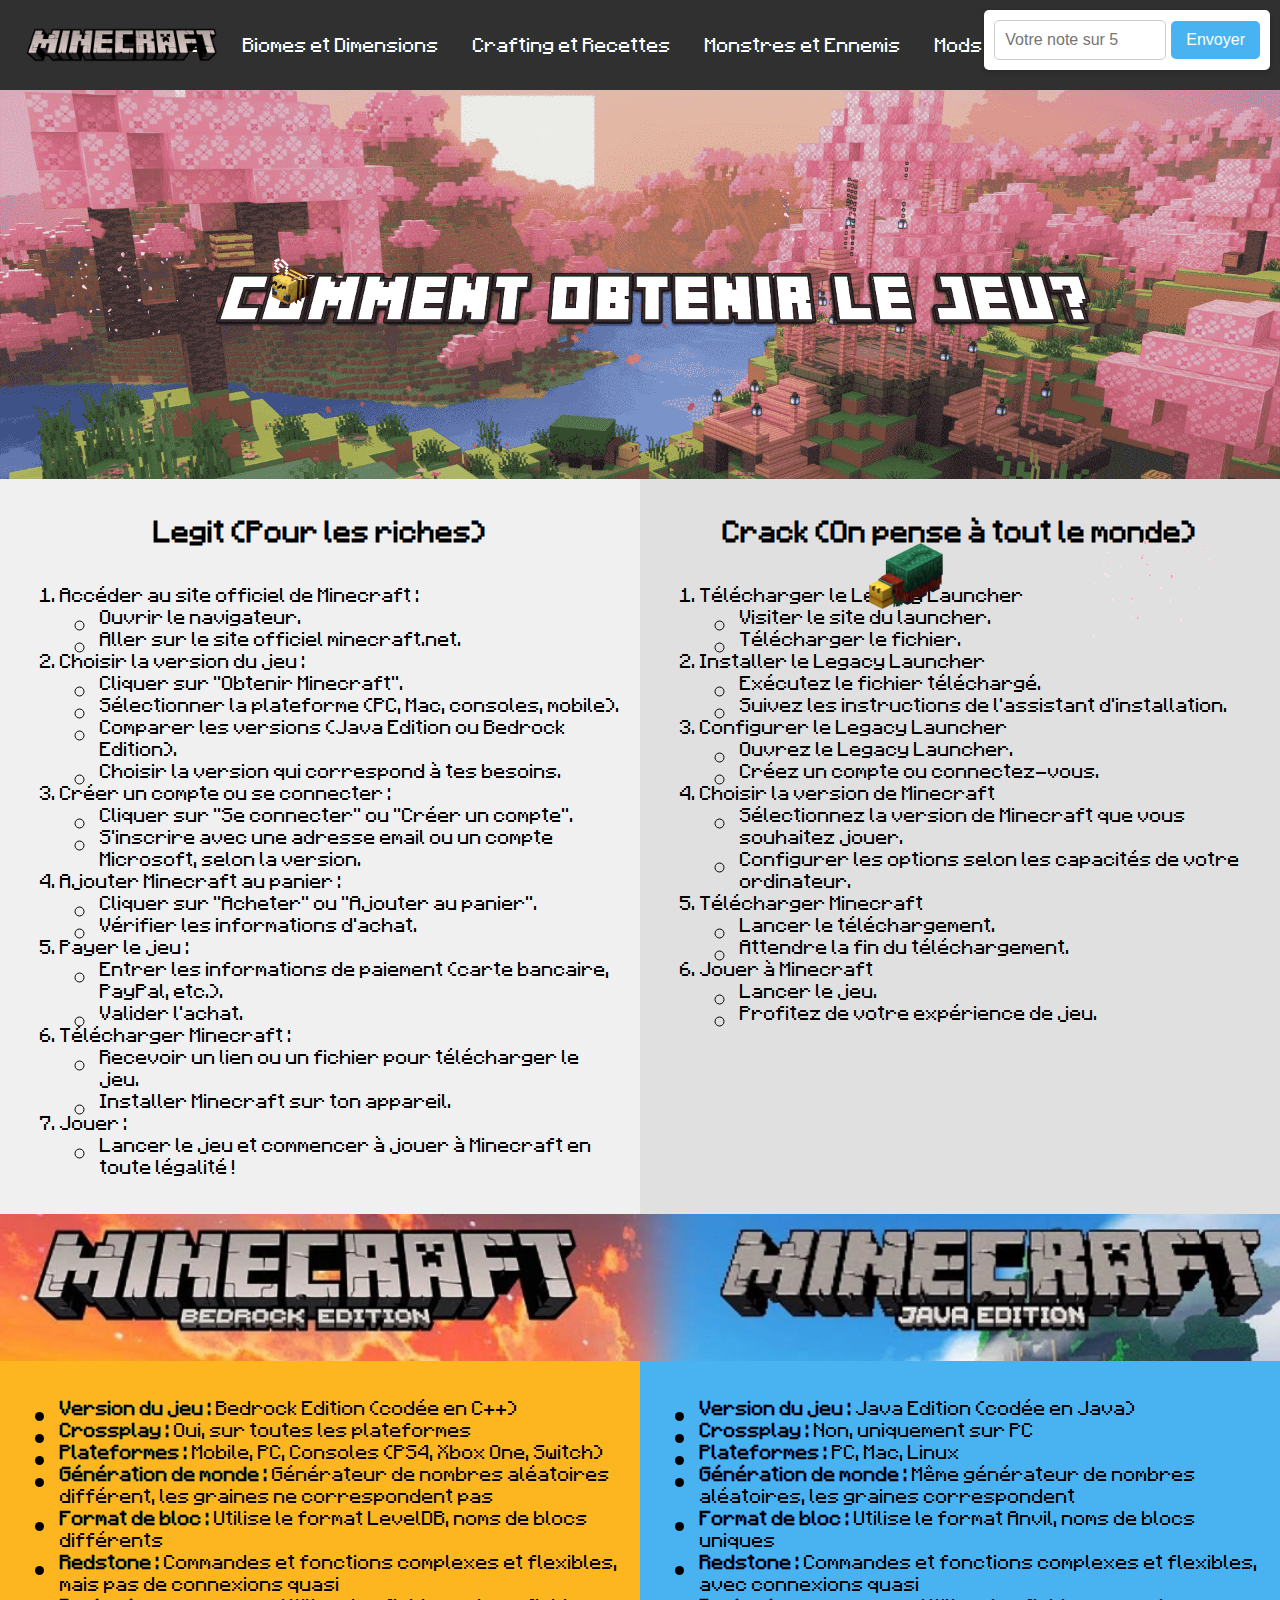
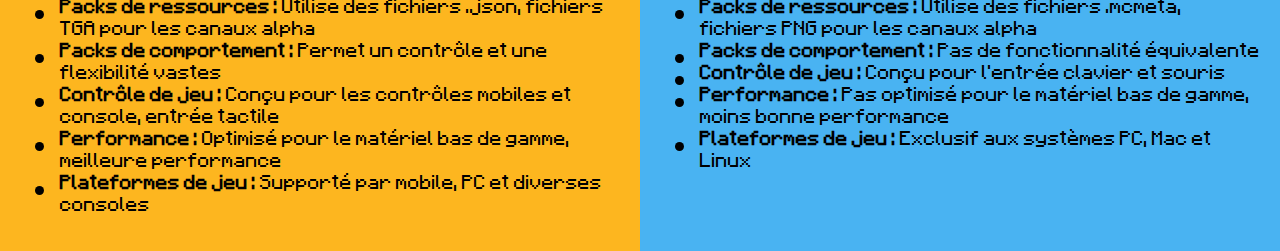
==== index.html @ 6bbc3035 "Update index.html" ====
<!DOCTYPE html>
<html lang="fr">
<head>
    <link href="style.css" rel="stylesheet"> 
    <title>GuideMinecraft</title>
    <meta charset="UTF-8" name="viewport" content="width=device-width, initial-scale=1.0">
</head>
<body>
    <div id="gray-section">
        <img id="logo" src="Images/Minecraft-Logo.png" alt="Logo">
        <ul id="menu">
            <li><a href="index.html">Accueil</a></li>
            <li><a href="page1.html">Biomes et Dimensions</a></li>
            <li><a href="page2.html">Crafting et Recettes</a></li>
            <li><a href="page3.html">Monstres et Ennemis</a></li>
            <li><a href="page4.html">Mods et Ressources</a></li>
        </ul>
    </div>
    <div id="rating-form-container">
        <input type="text" id="rating-input" placeholder="Votre note sur 5" />
        <button id="rating-button">Envoyer</button>
    </div>
    <div>
      <img id="full-width-image" src="Images\fondn1.png">
      <img src="Images\bee-minecraft.gif" id="bee" alt="Minecraft Bee">
      <img src="Images\sniff.gif" id="sniffer" alt="Minecraft Sniffer">
      <img src="Images/sakura-leaves.gif" id="sakura" alt="Sakura Leaves">
      <img src="Images/sakura-leaves.gif" id="sakura1" alt="Sakura Leaves">
      <img src="Images/sakura-leaves.gif" id="sakura2" alt="Sakura Leaves">
    </div>
    <div id="split-container">
      <div id="split-left">
        <h1 id="split-title">Legit (Pour les riches)</h1>
        <ol id="split-text">
          <li>Accéder au site officiel de Minecraft :
              <ul>
                  <li>Ouvrir le navigateur.</li>
                  <li>Aller sur le site officiel minecraft.net.</li>
              </ul>
          </li>
          <li>Choisir la version du jeu :
              <ul>
                  <li>Cliquer sur "Obtenir Minecraft".</li>
                  <li>Sélectionner la plateforme (PC, Mac, consoles, mobile).</li>
                  <li>Comparer les versions (Java Edition ou Bedrock Edition).</li>
                  <li>Choisir la version qui correspond à tes besoins.</li>
              </ul>
          </li>
          <li>Créer un compte ou se connecter :
              <ul>
                  <li>Cliquer sur "Se connecter" ou "Créer un compte".</li>
                  <li>S'inscrire avec une adresse email ou un compte Microsoft, selon la version.</li>
              </ul>
          </li>
          <li>Ajouter Minecraft au panier :
              <ul>
                  <li>Cliquer sur "Acheter" ou "Ajouter au panier".</li>
                  <li>Vérifier les informations d'achat.</li>
              </ul>
          </li>
          <li>Payer le jeu :
              <ul>
                  <li>Entrer les informations de paiement (carte bancaire, PayPal, etc.).</li>
                  <li>Valider l'achat.</li>
              </ul>
          </li>
          <li>Télécharger Minecraft :
              <ul>
                  <li>Recevoir un lien ou un fichier pour télécharger le jeu.</li>
                  <li>Installer Minecraft sur ton appareil.</li>
              </ul>
          </li>
          <li>Jouer :
              <ul>
                  <li>Lancer le jeu et commencer à jouer à Minecraft en toute légalité !</li>
              </ul>
          </li>
      </ol>
      </div>
      <div id="split-right">
        <h1 id="split-title">Crack (On pense à tout le monde)</h1>
        <ol>
          <li>Télécharger le Legacy Launcher
              <ul>
                  <li>Visiter le site du launcher.</li>
                  <li>Télécharger le fichier.</li>
              </ul>
          </li>
          <li>Installer le Legacy Launcher
              <ul>
                  <li>Exécutez le fichier téléchargé.</li>
                  <li>Suivez les instructions de l'assistant d'installation.</li>
              </ul>
          </li>
          <li>Configurer le Legacy Launcher
              <ul>
                  <li>Ouvrez le Legacy Launcher.</li>
                  <li>Créez un compte ou connectez-vous.</li>
              </ul>
          </li>
          <li>Choisir la version de Minecraft
              <ul>
                  <li>Sélectionnez la version de Minecraft que vous souhaitez jouer.</li>
                  <li>Configurer les options selon les capacités de votre ordinateur.</li>
              </ul>
          </li>
          <li>Télécharger Minecraft
              <ul>
                  <li>Lancer le téléchargement.</li>
                  <li>Attendre la fin du téléchargement.</li>
              </ul>
          </li>
          <li>Jouer à Minecraft
              <ul>
                  <li>Lancer le jeu.</li>
                  <li>Profitez de votre expérience de jeu.</li>
              </ul>
          </li>
      </ol>
      </div>
    </div>
    <div>
      <img id = "full-width-image" src="Images/Comparaison Versions.png" alt="Comparaison Versions">
    </div>
    <div id="split-container">
      <div id="split-left2">
        <ul>
          <li><strong>Version du jeu :</strong> Bedrock Edition (codée en C++)</li>
          <li><strong>Crossplay :</strong> Oui, sur toutes les plateformes</li>
          <li><strong>Plateformes :</strong> Mobile, PC, Consoles (PS4, Xbox One, Switch)</li>
          <li><strong>Génération de monde :</strong> Générateur de nombres aléatoires différent, les graines ne correspondent pas</li>
          <li><strong>Format de bloc :</strong> Utilise le format LevelDB, noms de blocs différents</li>
          <li><strong>Redstone :</strong> Commandes et fonctions complexes et flexibles, mais pas de connexions quasi</li>
          <li><strong>Packs de ressources :</strong> Utilise des fichiers .json, fichiers TGA pour les canaux alpha</li>
          <li><strong>Packs de comportement :</strong> Permet un contrôle et une flexibilité vastes</li>
          <li><strong>Contrôle de jeu :</strong> Conçu pour les contrôles mobiles et console, entrée tactile</li>
          <li><strong>Performance :</strong> Optimisé pour le matériel bas de gamme, meilleure performance</li>
          <li><strong>Plateformes de jeu :</strong> Supporté par mobile, PC et diverses consoles</li>
        </ul>
      </div>
      <div id="split-right2">
        <ul>
          <li><strong>Version du jeu :</strong> Java Edition (codée en Java)</li>
          <li><strong>Crossplay :</strong> Non, uniquement sur PC</li>
          <li><strong>Plateformes :</strong> PC, Mac, Linux</li>
          <li><strong>Génération de monde :</strong> Même générateur de nombres aléatoires, les graines correspondent</li>
          <li><strong>Format de bloc :</strong> Utilise le format Anvil, noms de blocs uniques</li>
          <li><strong>Redstone :</strong> Commandes et fonctions complexes et flexibles, avec connexions quasi</li>
          <li><strong>Packs de ressources :</strong> Utilise des fichiers .mcmeta, fichiers PNG pour les canaux alpha</li>
          <li><strong>Packs de comportement :</strong> Pas de fonctionnalité équivalente</li>
          <li><strong>Contrôle de jeu :</strong> Conçu pour l'entrée clavier et souris</li>
          <li><strong>Performance :</strong> Pas optimisé pour le matériel bas de gamme, moins bonne performance</li>
          <li><strong>Plateformes de jeu :</strong> Exclusif aux systèmes PC, Mac et Linux</li>
        </ul>
      </div>
</body>
</html>
---- style.css ----
#full-width-image {
  width: 100%;
  height: auto;
  display: block;
  margin: 0;
  padding: 0;
  box-sizing: border-box;
}

body, html {
  margin: 0;
  padding: 0;
  height: 100%; 
}

#gray-section {
  background-color: #303030;
  height: 10vh;
  width: 100%; 
  display: flex;
  align-items: center;
  justify-content: center;
}

#menu {
  list-style: none;
  padding: 0; 
  margin: 0;
  text-align: center;
}

#menu li {
  display: inline-block; 
  margin-right: 10px; 
  padding: 10px; 
}

#logo {
  height: 12vh;
  display: flex; 
  position: absolute; 
  top: -1%; 
  left: 2%; 
  z-index: 1000; 
}

#menu a {
  color: white;
  text-decoration: none; 
}

@font-face {
  font-family: 'Minecraftia';
  src: url('Fonts/Minecraftia-Regular.ttf') format('truetype'); 
}

body {
  font-family: 'Minecraftia', sans-serif; 
}

#split-container {
  display: flex;
  width: 100%;
  min-height: 50vh; 
}

#split-left {
  width: 50%;
  background-color: #f0f0f0; 
  padding: 20px;
  display: flex;
  flex-direction: column;
  align-items: center;
}

#split-right {
  width: 50%;
  background-color: #e0e0e0; 
  padding: 20px;
  display: flex;
  flex-direction: column;
  align-items: center;
}

#split-title {
  font-size: 24px;
  margin-bottom: 20px;
}

#split-container2 {
  display: flex;
  width: 100%;
  min-height: 50vh; 
}

#split-left2 {
  width: 50%;
  background-color: #fdb61f; 
  padding: 20px;
  display: flex;
  flex-direction: column;
  align-items: center;
}

#split-right2 {
  width: 50%;
  background-color: #49b3f2; 
  padding: 20px;
  display: flex;
  flex-direction: column;
  align-items: center;
}

#split-container3 {
  display: flex;
  width: 100%;
  min-height: 50vh; 
}

#split-left3 {
  width: 50%;
  background-color: white; 
  padding: 20px;
  display: flex;
  flex-direction: column;
  align-items: center;
}

#split-right3 {
  display: flex;
  justify-content: center; 
  align-items: center; 
  flex-direction: column; 
  height: 100%; 
}

#image-container3 {
  display: flex; 
  flex-direction: column; 
  justify-content: center; 
}
#image-container3 img {
  max-width: 700px;
  max-height: 700px; 
  width: auto; 
  height: auto; 
  margin: 10px; 
  border: 2px solid black; 
  border-radius: 5px;
}

#split-text ol {
  font-size: 1.5em;
}

#bee {
  width: 70px;
  height: 70px;
  position: absolute;
  left: 20%; 
  top: 27%; 
  animation: hoverBee 2s ease-in-out infinite;
}

#sniffer {
  width: 90px;
  height: 90px;
  position: absolute;
  left: 71%;
  bottom: 31%; 
  transform: translateX(-50%);
  animation: snifferBob 2s ease-in-out infinite;
}

#sakura {
  width: 130px;
  height: 130px;
  position: absolute;
  right: 30%; 
  top: 20%; 
  animation: sakuraBob 2s ease-in-out infinite;
  z-index: 1000;
}

#sakura1 {
  width: 130px;
  height: 130px;
  position: absolute;
  right: 5%; 
  top: 60%; 
  animation: sakuraBob 2s ease-in-out infinite;
  z-index: 1000;
}

#sakura2 {
  width: 130px;
  height: 130px;
  position: absolute;
  left: 5%; 
  top: 28%; 
  animation: sakuraBob 2s ease-in-out infinite;
  z-index: 1000;
}

#biome {
  display: flex;
  align-items: center;
  margin-bottom: 20px;
}

#biome img{
  width: 250px; 
  height: 150px; 
  object-fit: cover; 
  margin-right: 20px; 
  border: 2px solid #000;
  border-radius: 5px;
}

#biome-description{
  max-width: 600px; 
}
#rating-form-container {
  position: absolute; /* Positionnement absolu */
  top: 10px; /* Distance du haut */
  right: 10px; /* Distance de la droite */
  background-color: white; /* Couleur de fond blanche pour le formulaire */
  padding: 10px; /* Espacement interne */
  border-radius: 5px; /* Coins arrondis */
  box-shadow: 0 2px 5px rgba(0, 0, 0, 0.2); /* Ombre pour le formulaire */
  display: flex; /* Utilise flexbox pour aligner les éléments */
  align-items: center; /* Centre verticalement */
}

#rating-input {
  padding: 10px; /* Espacement interne */
  border: 1px solid #ccc; /* Bordure grise */
  border-radius: 5px; /* Coins arrondis */
  width: 150px; /* Largeur du champ de saisie */
  font-size: 16px; /* Taille de la police */
  transition: border-color 0.3s ease; /* Transition pour la bordure */
  margin-right: 5px; /* Espacement entre l'input et le bouton */
}

#rating-input:focus {
  border-color: #49b3f2; /* Couleur de bordure lors du focus */
  outline: none; /* Supprime l'outline par défaut */
}

#rating-button {
  padding: 10px 15px; /* Espacement interne */
  background-color: #49b3f2; /* Couleur de fond du bouton */
  color: white; /* Couleur du texte */
  border: none; /* Pas de bordure */
  border-radius: 5px; /* Coins arrondis */
  cursor: pointer; /* Curseur en main */
  font-size: 16px; /* Taille de la police */
  transition: background-color 0.3s ease; /* Transition pour la couleur de fond */
}

#rating-button:hover {
  background-color: #368db8; /* Couleur de fond lors du survol */
}
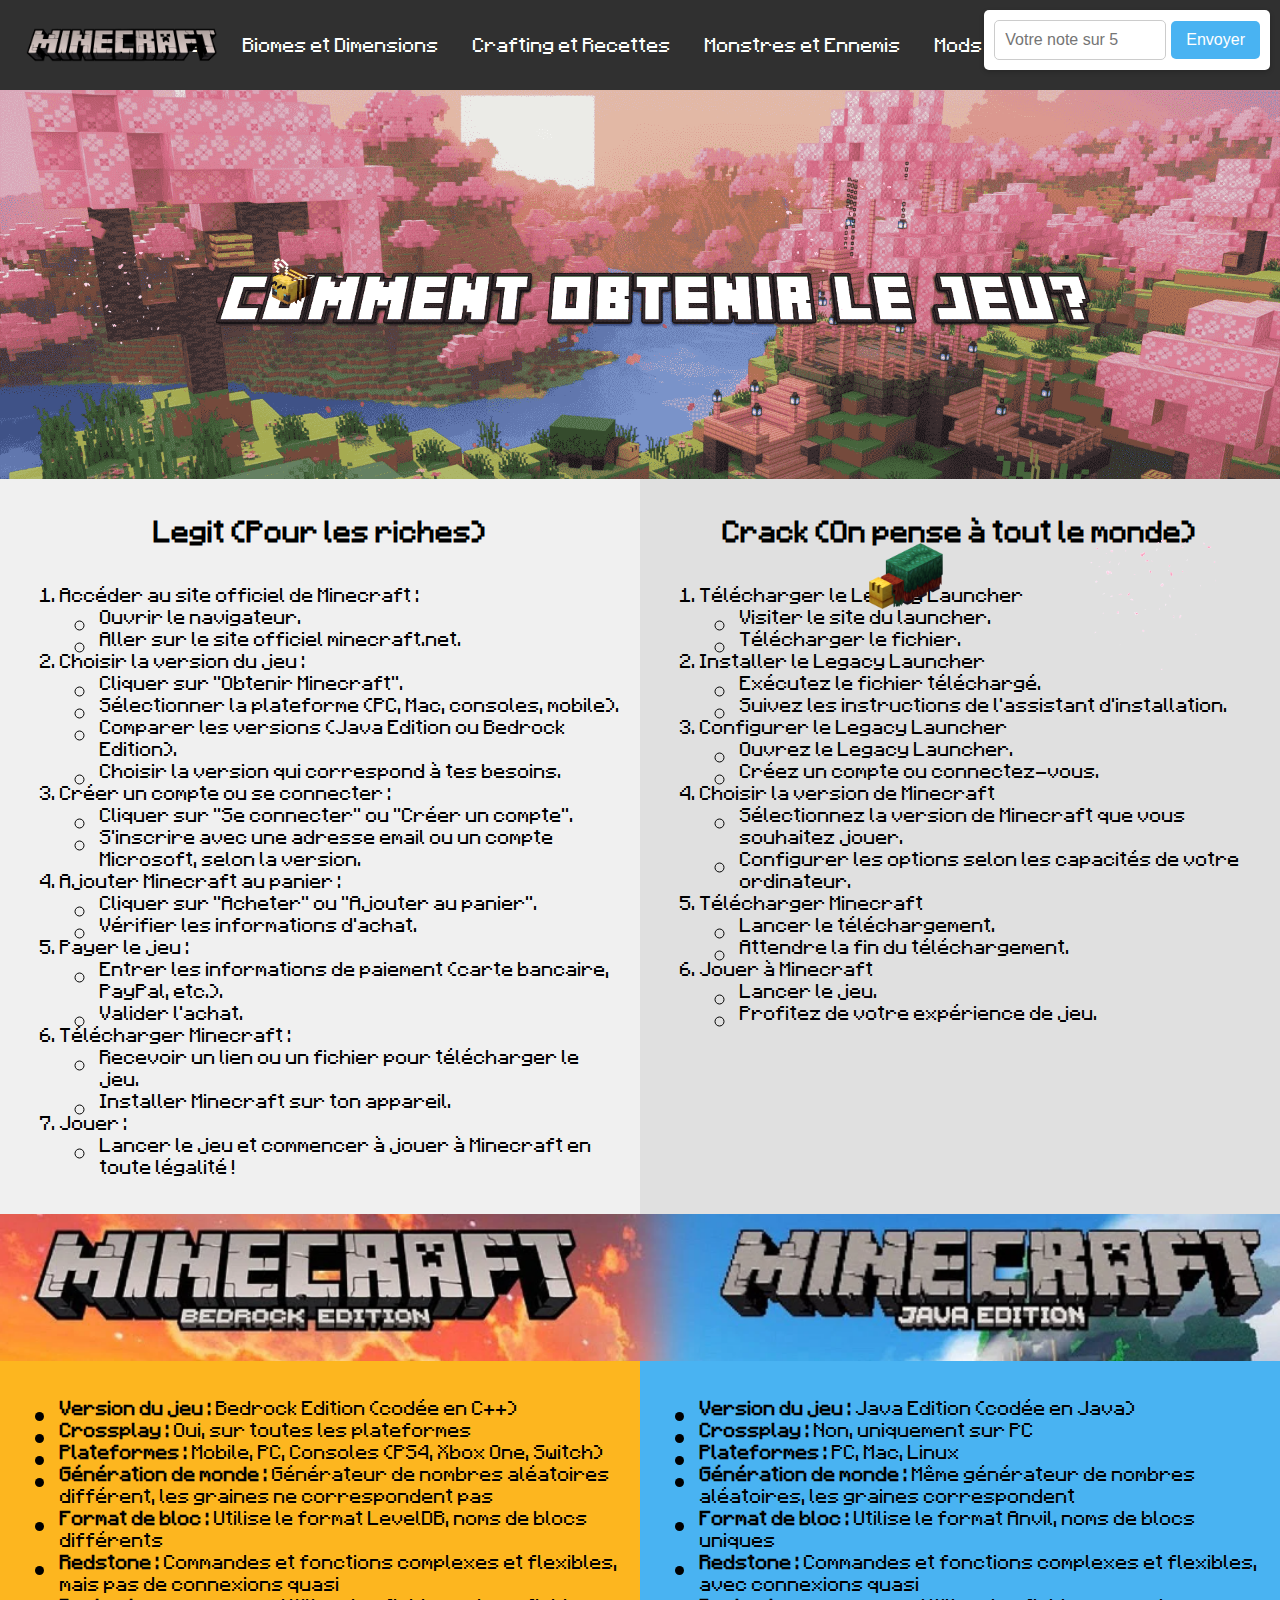
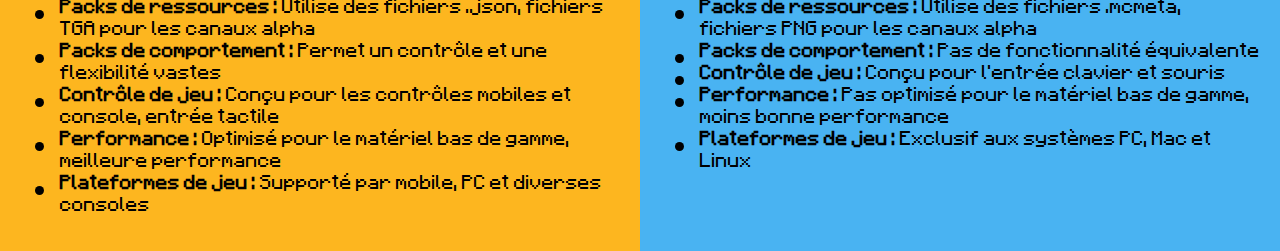
==== commit c519f705: "Update index.html" ====
--- a/index.html
+++ b/index.html
@@ -9,11 +9,11 @@
     <div id="gray-section">
         <img id="logo" src="Images/Minecraft-Logo.png" alt="Logo">
         <ul id="menu">
-            <li><a href="index.html">Accueil</a></li>
-            <li><a href="page1.html">Biomes et Dimensions</a></li>
-            <li><a href="page2.html">Crafting et Recettes</a></li>
-            <li><a href="page3.html">Monstres et Ennemis</a></li>
-            <li><a href="page4.html">Mods et Ressources</a></li>
+            <li><a href="MinecraftGuide/blob/main/index.html">Accueil</a></li>
+            <li><a href="MinecraftGuide/blob/main/page1.html">Biomes et Dimensions</a></li>
+            <li><a href="MinecraftGuide/blob/main/page2.html">Crafting et Recettes</a></li>
+            <li><a href="MinecraftGuide/blob/main/page3.html">Monstres et Ennemis</a></li>
+            <li><a href="MinecraftGuide/blob/main/page4.html">Mods et Ressources</a></li>
         </ul>
     </div>
     <div id="rating-form-container">
--- a/style.css
+++ b/style.css
@@ -222,43 +222,43 @@
   max-width: 600px; 
 }
 #rating-form-container {
-  position: absolute; /* Positionnement absolu */
-  top: 10px; /* Distance du haut */
-  right: 10px; /* Distance de la droite */
-  background-color: white; /* Couleur de fond blanche pour le formulaire */
-  padding: 10px; /* Espacement interne */
-  border-radius: 5px; /* Coins arrondis */
-  box-shadow: 0 2px 5px rgba(0, 0, 0, 0.2); /* Ombre pour le formulaire */
-  display: flex; /* Utilise flexbox pour aligner les éléments */
-  align-items: center; /* Centre verticalement */
+  position: absolute; 
+  top: 10px; 
+  right: 10px;
+  background-color: white;
+  padding: 10px; 
+  border-radius: 5px;
+  box-shadow: 0 2px 5px rgba(0, 0, 0, 0.2);
+  display: flex;
+  align-items: center;
 }
 
 #rating-input {
-  padding: 10px; /* Espacement interne */
-  border: 1px solid #ccc; /* Bordure grise */
-  border-radius: 5px; /* Coins arrondis */
-  width: 150px; /* Largeur du champ de saisie */
-  font-size: 16px; /* Taille de la police */
-  transition: border-color 0.3s ease; /* Transition pour la bordure */
-  margin-right: 5px; /* Espacement entre l'input et le bouton */
+  padding: 10px; 
+  border: 1px solid #ccc; 
+  border-radius: 5px; 
+  width: 150px; 
+  font-size: 16px; 
+  transition: border-color 0.3s ease; 
+  margin-right: 5px;
 }
 
 #rating-input:focus {
-  border-color: #49b3f2; /* Couleur de bordure lors du focus */
-  outline: none; /* Supprime l'outline par défaut */
+  border-color: #49b3f2; 
+  outline: none;
 }
 
 #rating-button {
-  padding: 10px 15px; /* Espacement interne */
-  background-color: #49b3f2; /* Couleur de fond du bouton */
-  color: white; /* Couleur du texte */
-  border: none; /* Pas de bordure */
-  border-radius: 5px; /* Coins arrondis */
-  cursor: pointer; /* Curseur en main */
-  font-size: 16px; /* Taille de la police */
-  transition: background-color 0.3s ease; /* Transition pour la couleur de fond */
+  padding: 10px 15px;
+  background-color: #49b3f2; 
+  color: white;
+  border: none; 
+  border-radius: 5px; 
+  cursor: pointer; 
+  font-size: 16px;
+  transition: background-color 0.3s ease;
 }
 
 #rating-button:hover {
-  background-color: #368db8; /* Couleur de fond lors du survol */
-}+  background-color: #368db8;
+}
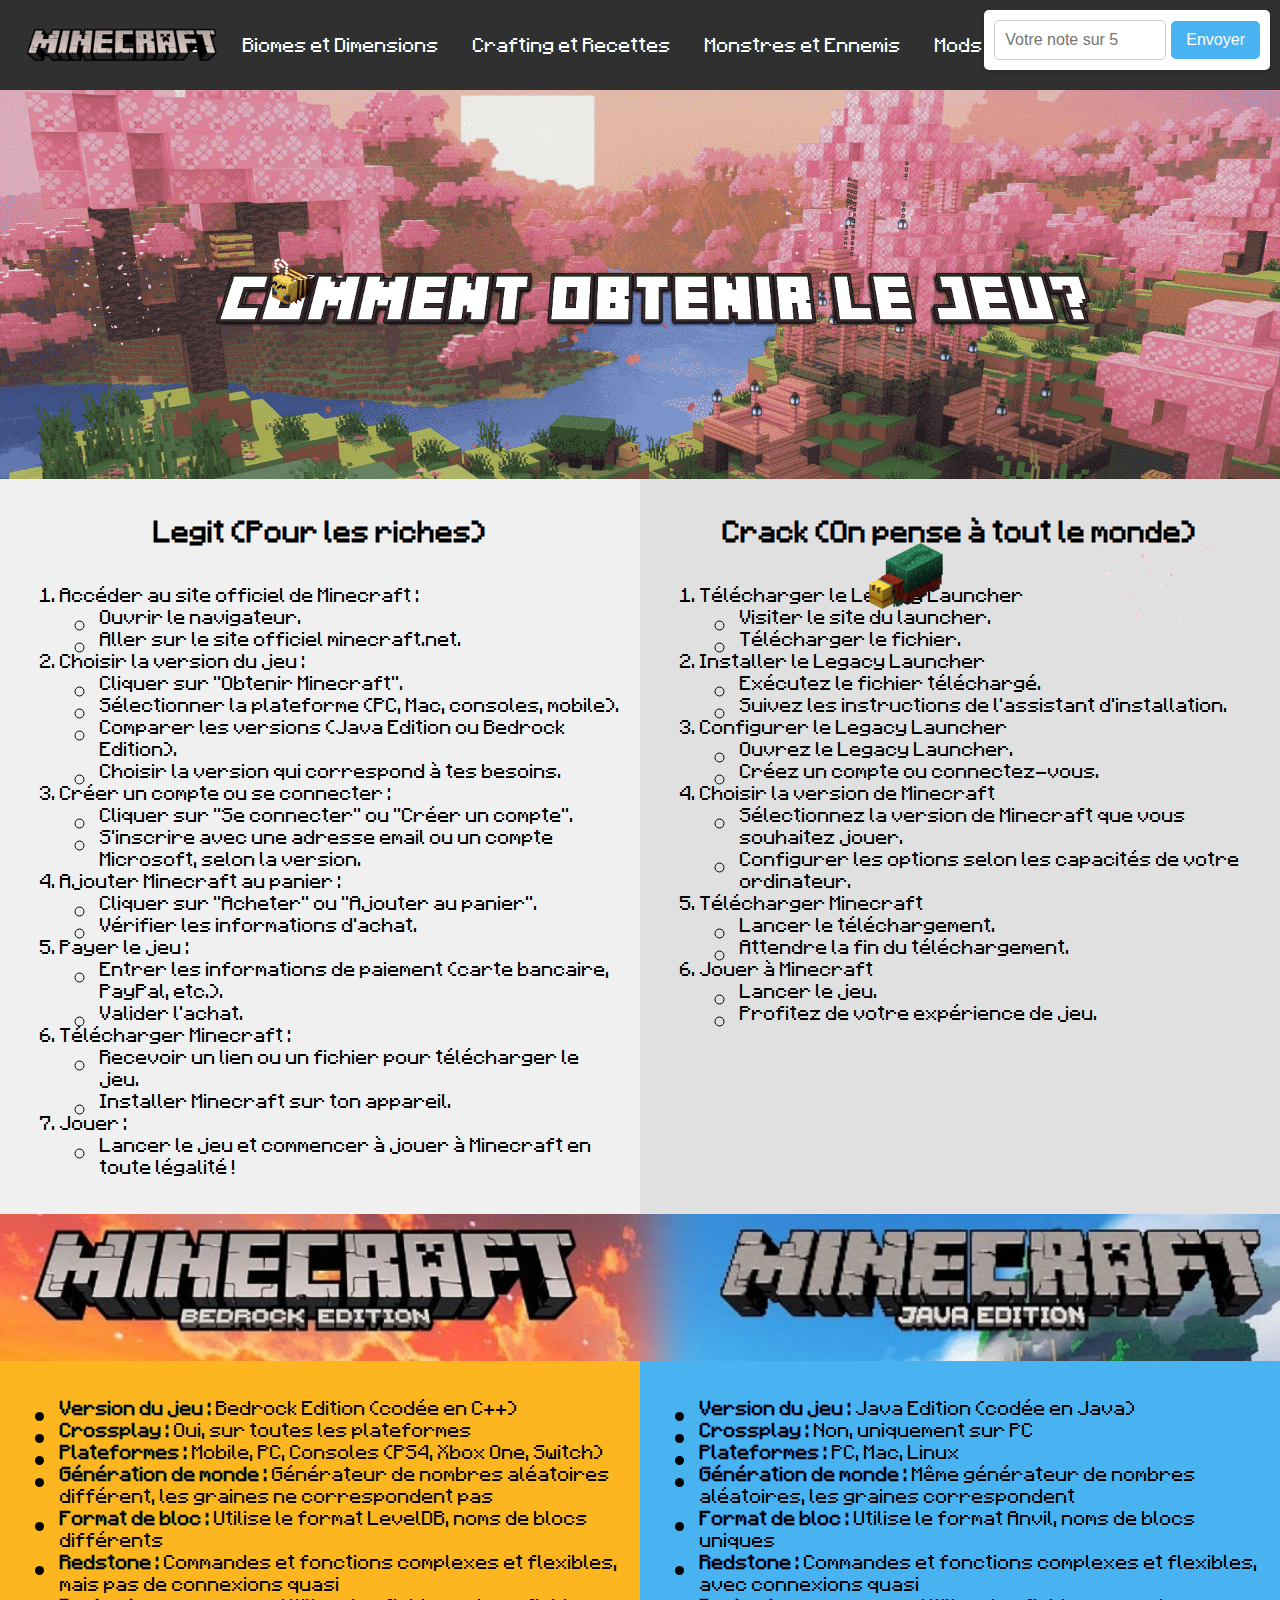
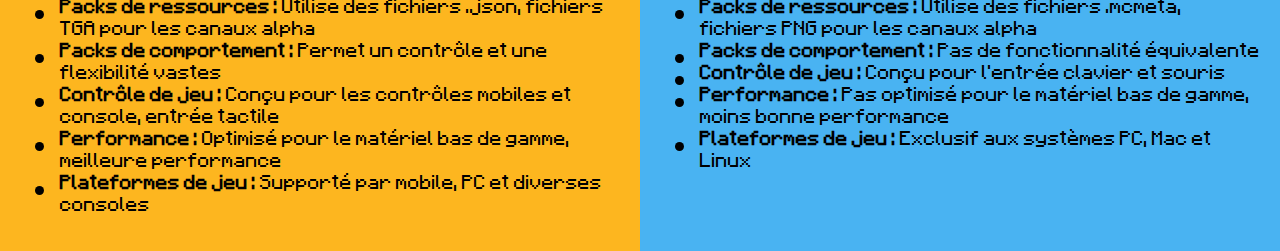
==== commit fff439e4: "Update index.html" ====
--- a/index.html
+++ b/index.html
@@ -9,11 +9,11 @@
     <div id="gray-section">
         <img id="logo" src="Images/Minecraft-Logo.png" alt="Logo">
         <ul id="menu">
-            <li><a href="MinecraftGuide/blob/main/index.html">Accueil</a></li>
-            <li><a href="MinecraftGuide/blob/main/page1.html">Biomes et Dimensions</a></li>
-            <li><a href="MinecraftGuide/blob/main/page2.html">Crafting et Recettes</a></li>
-            <li><a href="MinecraftGuide/blob/main/page3.html">Monstres et Ennemis</a></li>
-            <li><a href="MinecraftGuide/blob/main/page4.html">Mods et Ressources</a></li>
+            <li><a href="/MinecraftGuide/index.html">Accueil</a></li>
+            <li><a href="/MinecraftGuide/page1.html">Biomes et Dimensions</a></li>
+            <li><a href="/MinecraftGuide/page2.html">Crafting et Recettes</a></li>
+            <li><a href="/MinecraftGuide/page3.html">Monstres et Ennemis</a></li>
+            <li><a href="/MinecraftGuide/page4.html">Mods et Ressources</a></li>
         </ul>
     </div>
     <div id="rating-form-container">
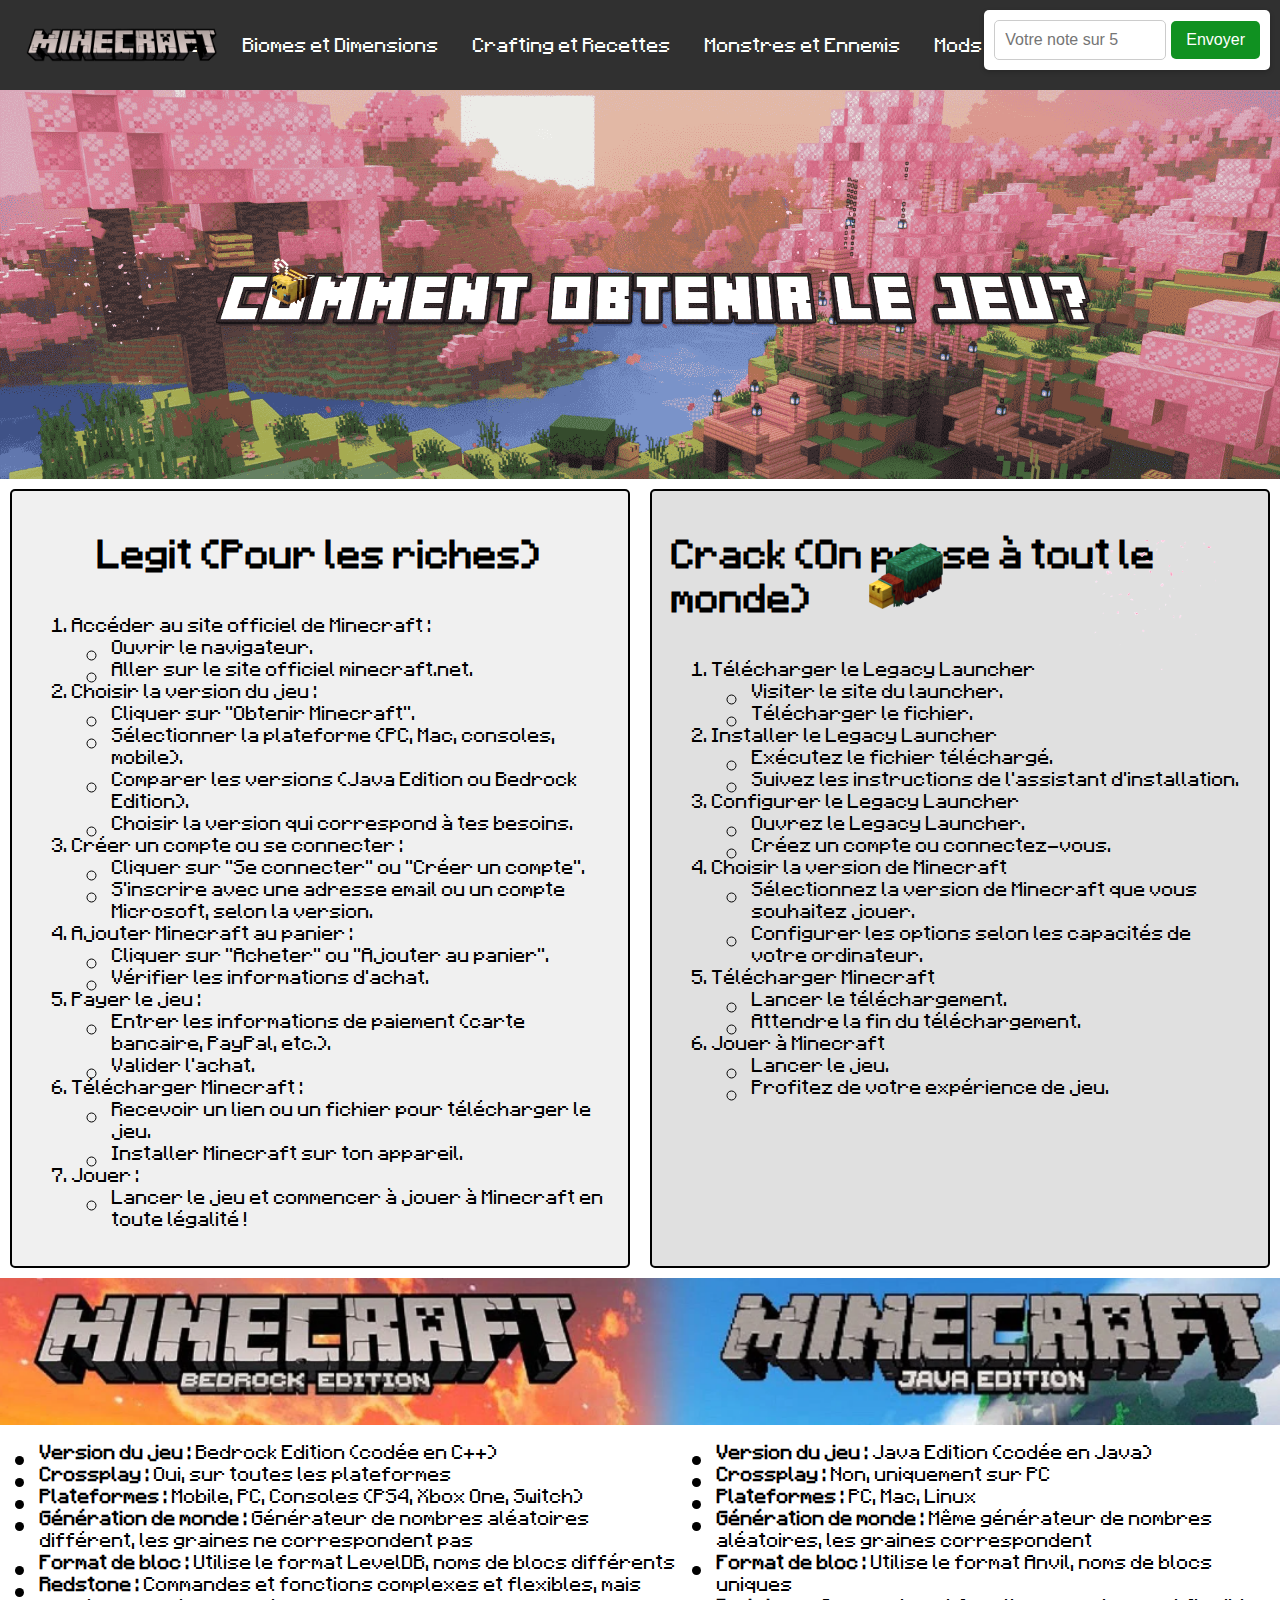
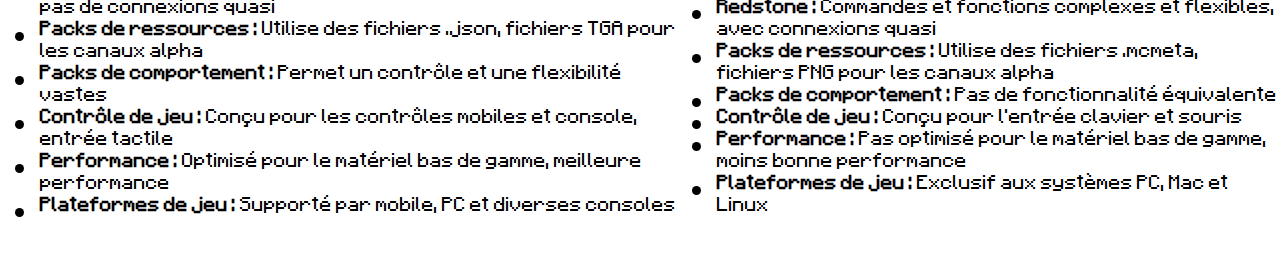
==== commit 3d4402ba: "Add files via upload" ====
--- a/index.html
+++ b/index.html
@@ -9,11 +9,11 @@
     <div id="gray-section">
         <img id="logo" src="Images/Minecraft-Logo.png" alt="Logo">
         <ul id="menu">
-            <li><a href="/MinecraftGuide/index.html">Accueil</a></li>
-            <li><a href="/MinecraftGuide/page1.html">Biomes et Dimensions</a></li>
-            <li><a href="/MinecraftGuide/page2.html">Crafting et Recettes</a></li>
-            <li><a href="/MinecraftGuide/page3.html">Monstres et Ennemis</a></li>
-            <li><a href="/MinecraftGuide/page4.html">Mods et Ressources</a></li>
+            <li><a href="index.html">Accueil</a></li>
+            <li><a href="Page1.html">Biomes et Dimensions</a></li>
+            <li><a href="Page2.html">Crafting et Recettes</a></li>
+            <li><a href="Page3.html">Monstres et Ennemis</a></li>
+            <li><a href="Page4.html">Mods et Ressources</a></li>
         </ul>
     </div>
     <div id="rating-form-container">
--- a/style.css
+++ b/style.css
@@ -1,4 +1,3 @@
-
 #full-width-image {
   width: 100%;
   height: auto;
@@ -66,6 +65,11 @@
 }
 
 #split-left {
+  padding: 5px; 
+  margin: 10px; 
+  border-radius: 5px;
+  border: 2px solid black; 
+  border-radius: 5px;
   width: 50%;
   background-color: #f0f0f0; 
   padding: 20px;
@@ -75,6 +79,11 @@
 }
 
 #split-right {
+  padding: 5px; 
+  margin: 10px;
+  border-radius: 5px;
+  border: 2px solid black; 
+  border-radius: 5px;
   width: 50%;
   background-color: #e0e0e0; 
   padding: 20px;
@@ -83,42 +92,18 @@
   align-items: center;
 }
 
-#split-title {
-  font-size: 24px;
-  margin-bottom: 20px;
-}
-
-#split-container2 {
+#split-container3 {
   display: flex;
   width: 100%;
   min-height: 50vh; 
 }
 
-#split-left2 {
-  width: 50%;
-  background-color: #fdb61f; 
-  padding: 20px;
-  display: flex;
-  flex-direction: column;
-  align-items: center;
-}
-
-#split-right2 {
-  width: 50%;
-  background-color: #49b3f2; 
-  padding: 20px;
-  display: flex;
-  flex-direction: column;
-  align-items: center;
-}
-
-#split-container3 {
-  display: flex;
-  width: 100%;
-  min-height: 50vh; 
-}
-
 #split-left3 {
+  padding: 5px;
+  margin: 10px; 
+  border-radius: 5px;
+  border: 2px solid black; 
+  border-radius: 5px;
   width: 50%;
   background-color: white; 
   padding: 20px;
@@ -221,44 +206,45 @@
 #biome-description{
   max-width: 600px; 
 }
+
 #rating-form-container {
   position: absolute; 
   top: 10px; 
-  right: 10px;
-  background-color: white;
+  right: 10px; 
+  background-color: white; 
   padding: 10px; 
-  border-radius: 5px;
-  box-shadow: 0 2px 5px rgba(0, 0, 0, 0.2);
-  display: flex;
-  align-items: center;
+  border-radius: 5px; 
+  box-shadow: 0 2px 5px rgba(0, 0, 0, 0.2); 
+  display: flex; 
+  align-items: center; 
 }
 
 #rating-input {
-  padding: 10px; 
-  border: 1px solid #ccc; 
-  border-radius: 5px; 
+  padding: 10px;
+  border: 1px solid #ccc;
+  border-radius: 5px;
   width: 150px; 
   font-size: 16px; 
   transition: border-color 0.3s ease; 
-  margin-right: 5px;
+  margin-right: 5px; 
 }
 
 #rating-input:focus {
   border-color: #49b3f2; 
-  outline: none;
+  outline: none; 
 }
 
 #rating-button {
-  padding: 10px 15px;
-  background-color: #49b3f2; 
-  color: white;
+  padding: 10px 15px; 
+  background-color: #109121; 
+  color: white; 
   border: none; 
   border-radius: 5px; 
   cursor: pointer; 
-  font-size: 16px;
-  transition: background-color 0.3s ease;
+  font-size: 16px; 
+  transition: background-color 0.3s ease; 
 }
 
 #rating-button:hover {
-  background-color: #368db8;
-}
+  background-color: #10631b; 
+}
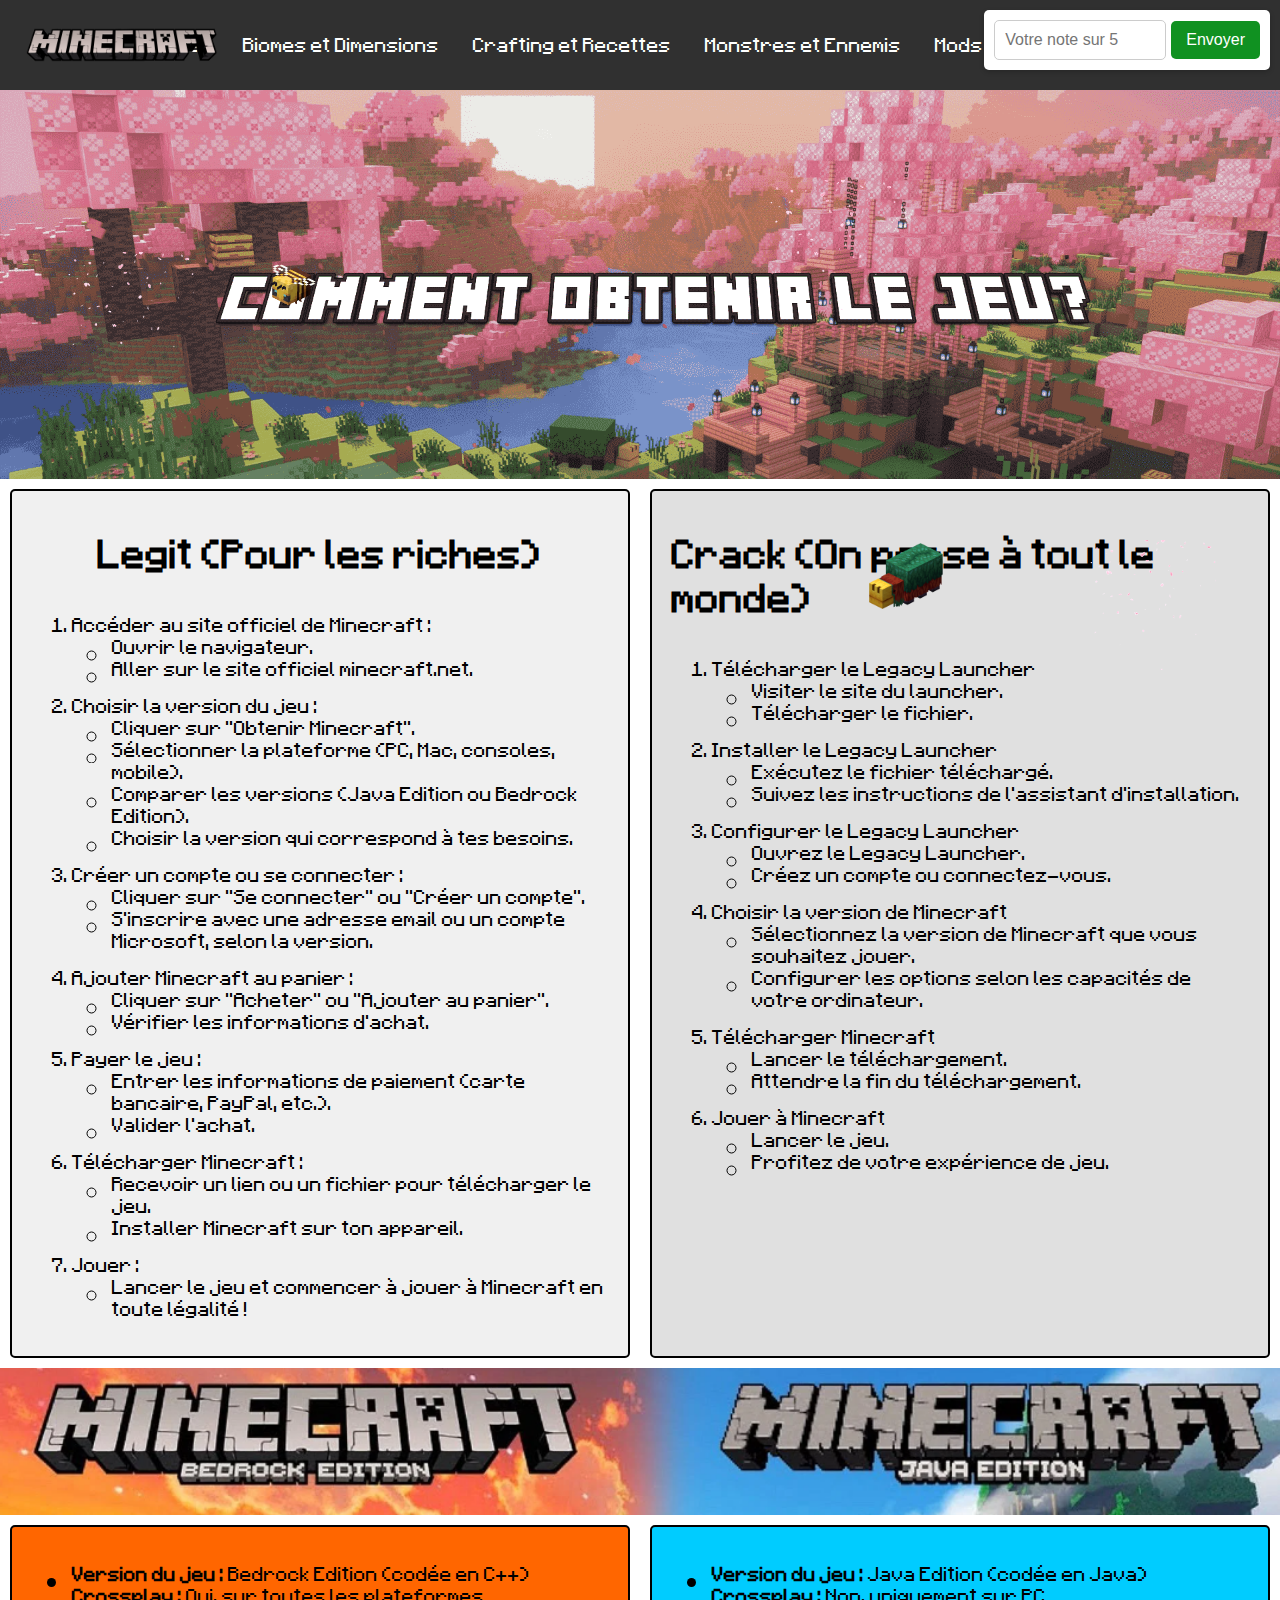
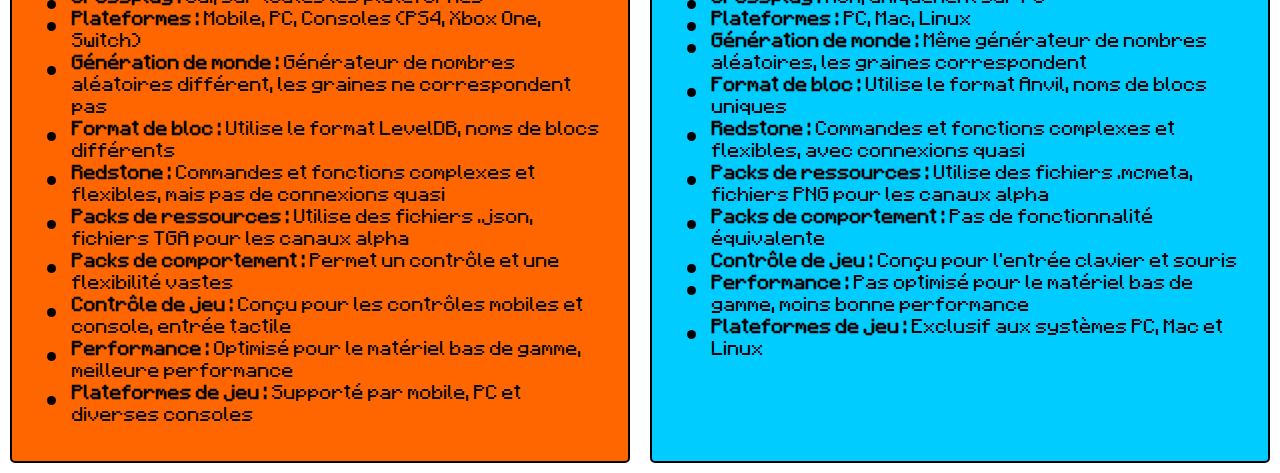
==== commit 52fd8283: "Update index.html" ====
--- a/index.html
+++ b/index.html
@@ -8,13 +8,13 @@
 <body>
     <div id="gray-section">
         <img id="logo" src="Images/Minecraft-Logo.png" alt="Logo">
-        <ul id="menu">
-            <li><a href="index.html">Accueil</a></li>
-            <li><a href="Page1.html">Biomes et Dimensions</a></li>
-            <li><a href="Page2.html">Crafting et Recettes</a></li>
-            <li><a href="Page3.html">Monstres et Ennemis</a></li>
-            <li><a href="Page4.html">Mods et Ressources</a></li>
-        </ul>
+          <ul id="menu">
+            <li><a href="https://adil0204.github.io/MinecraftGuide/">Accueil</a></li>
+            <li><a href="https://adil0204.github.io/MinecraftGuide/page1.html">Biomes et Dimensions</a></li>
+            <li><a href="https://adil0204.github.io/MinecraftGuide/page2.html">Crafting et Recettes</a></li>
+            <li><a href="https://adil0204.github.io/MinecraftGuide/page3.html">Monstres et Ennemis</a></li>
+            <li><a href="https://adil0204.github.io/MinecraftGuide/page4.html">Mods et Ressources</a></li>
+           </ul>
     </div>
     <div id="rating-form-container">
         <input type="text" id="rating-input" placeholder="Votre note sur 5" />
--- a/style.css
+++ b/style.css
@@ -1,3 +1,4 @@
+
 #full-width-image {
   width: 100%;
   height: auto;
@@ -91,6 +92,41 @@
   flex-direction: column;
   align-items: center;
 }
+
+#split-container2 {
+  display: flex;
+  width: 100%;
+  min-height: 50vh; 
+}
+
+#split-left2 {
+  padding: 5px; 
+  margin: 10px; 
+  border-radius: 5px;
+  border: 2px solid black; 
+  border-radius: 5px;
+  width: 50%;
+  background-color: #ff6600; 
+  padding: 20px;
+  display: flex;
+  flex-direction: column;
+  align-items: center;
+}
+
+#split-right2 {
+  padding: 5px; 
+  margin: 10px;
+  border-radius: 5px;
+  border: 2px solid black; 
+  border-radius: 5px;
+  width: 50%;
+  background-color: #00ccff; 
+  padding: 20px;
+  display: flex;
+  flex-direction: column;
+  align-items: center;
+}
+
 
 #split-container3 {
   display: flex;
@@ -248,3 +284,12 @@
 #rating-button:hover {
   background-color: #10631b; 
 }
+
+ol > li {
+  margin-bottom: 15px; 
+}
+
+ol > li:last-child {
+  margin-bottom: 0;
+}
+
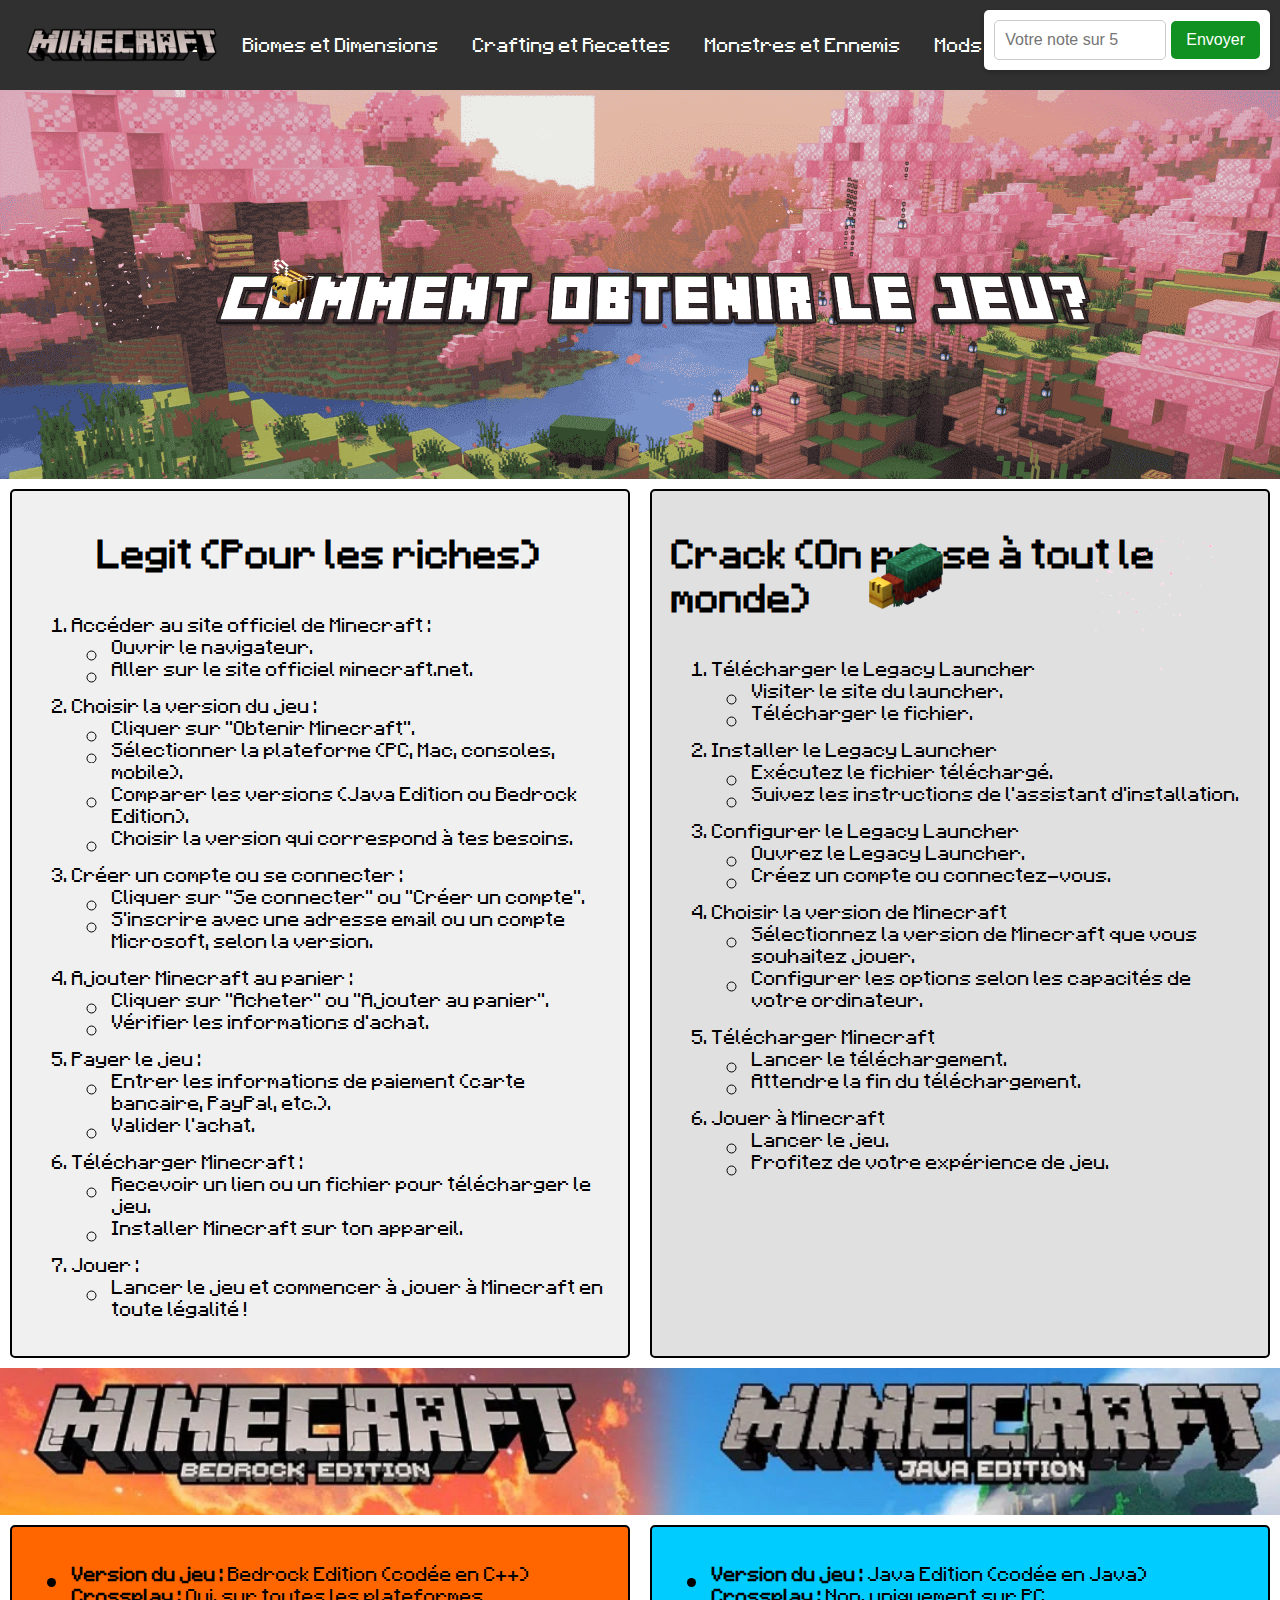
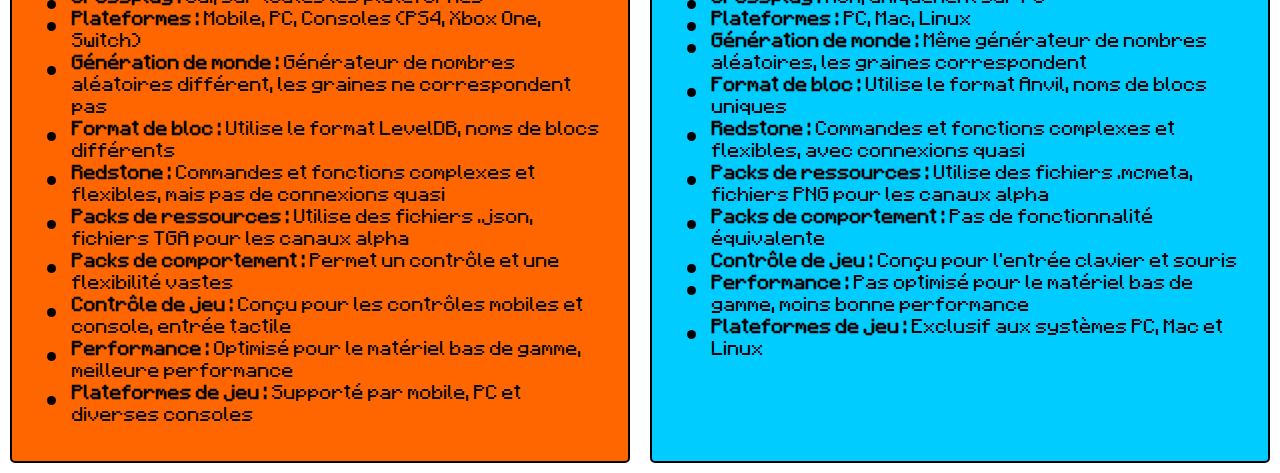
==== commit 0b781016: "Update index.html" ====
--- a/index.html
+++ b/index.html
@@ -7,14 +7,15 @@
 </head>
 <body>
     <div id="gray-section">
+        
         <img id="logo" src="Images/Minecraft-Logo.png" alt="Logo">
-          <ul id="menu">
+        <ul id="menu">
             <li><a href="https://adil0204.github.io/MinecraftGuide/">Accueil</a></li>
             <li><a href="https://adil0204.github.io/MinecraftGuide/page1.html">Biomes et Dimensions</a></li>
             <li><a href="https://adil0204.github.io/MinecraftGuide/page2.html">Crafting et Recettes</a></li>
             <li><a href="https://adil0204.github.io/MinecraftGuide/page3.html">Monstres et Ennemis</a></li>
             <li><a href="https://adil0204.github.io/MinecraftGuide/page4.html">Mods et Ressources</a></li>
-           </ul>
+        </ul>
     </div>
     <div id="rating-form-container">
         <input type="text" id="rating-input" placeholder="Votre note sur 5" />
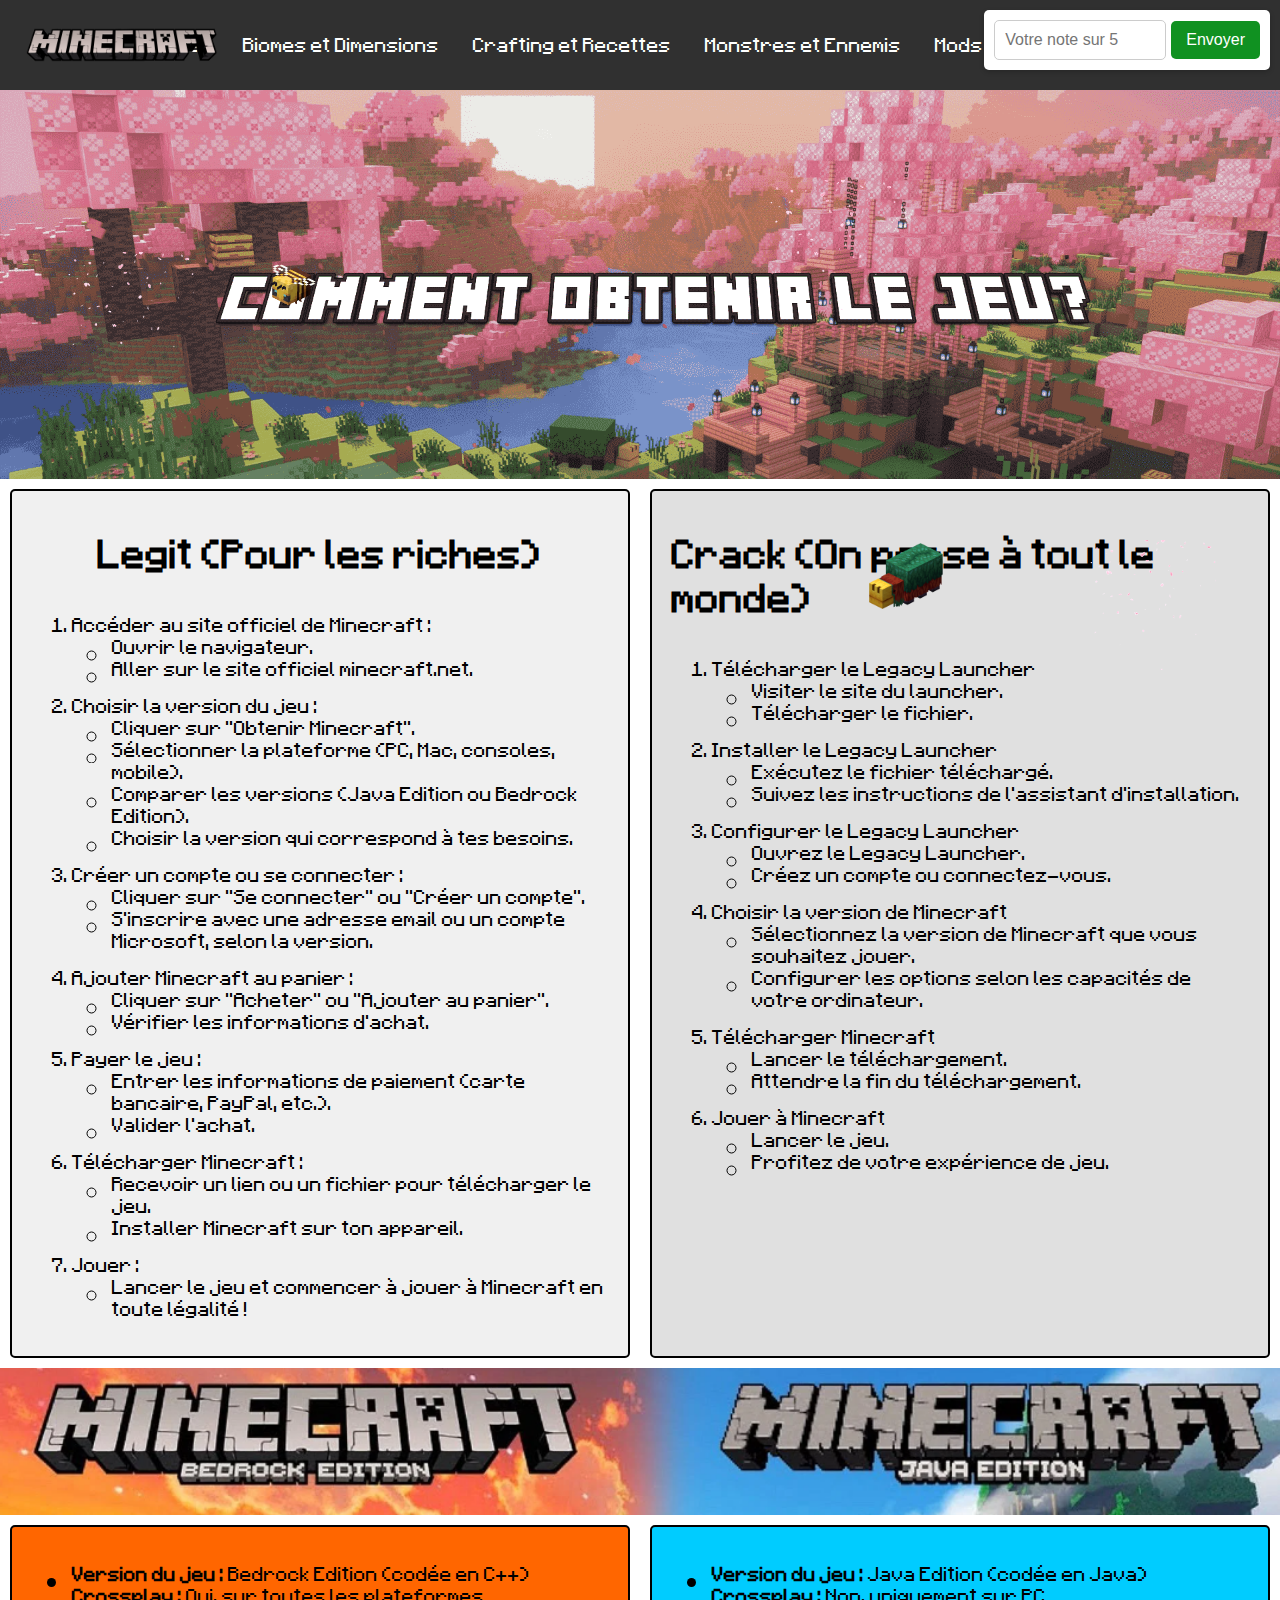
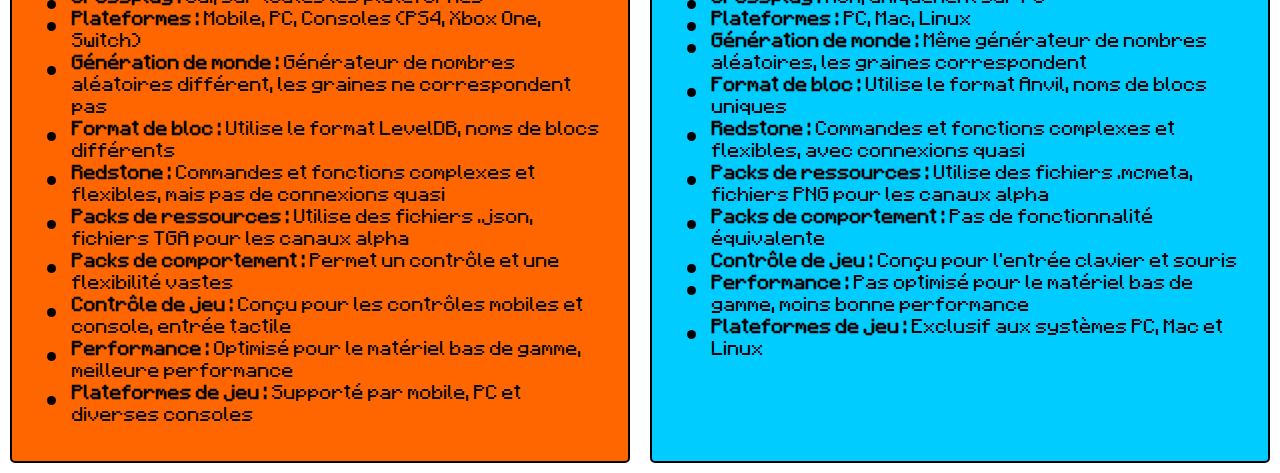
==== commit 14568cc7: "Update index.html" ====
--- a/index.html
+++ b/index.html
@@ -10,7 +10,7 @@
         
         <img id="logo" src="Images/Minecraft-Logo.png" alt="Logo">
         <ul id="menu">
-            <li><a href="https://adil0204.github.io/MinecraftGuide/">Accueil</a></li>
+            <li><a href="https://adil0204.github.io/MinecraftGuide/index.html">Accueil</a></li>
             <li><a href="https://adil0204.github.io/MinecraftGuide/page1.html">Biomes et Dimensions</a></li>
             <li><a href="https://adil0204.github.io/MinecraftGuide/page2.html">Crafting et Recettes</a></li>
             <li><a href="https://adil0204.github.io/MinecraftGuide/page3.html">Monstres et Ennemis</a></li>
